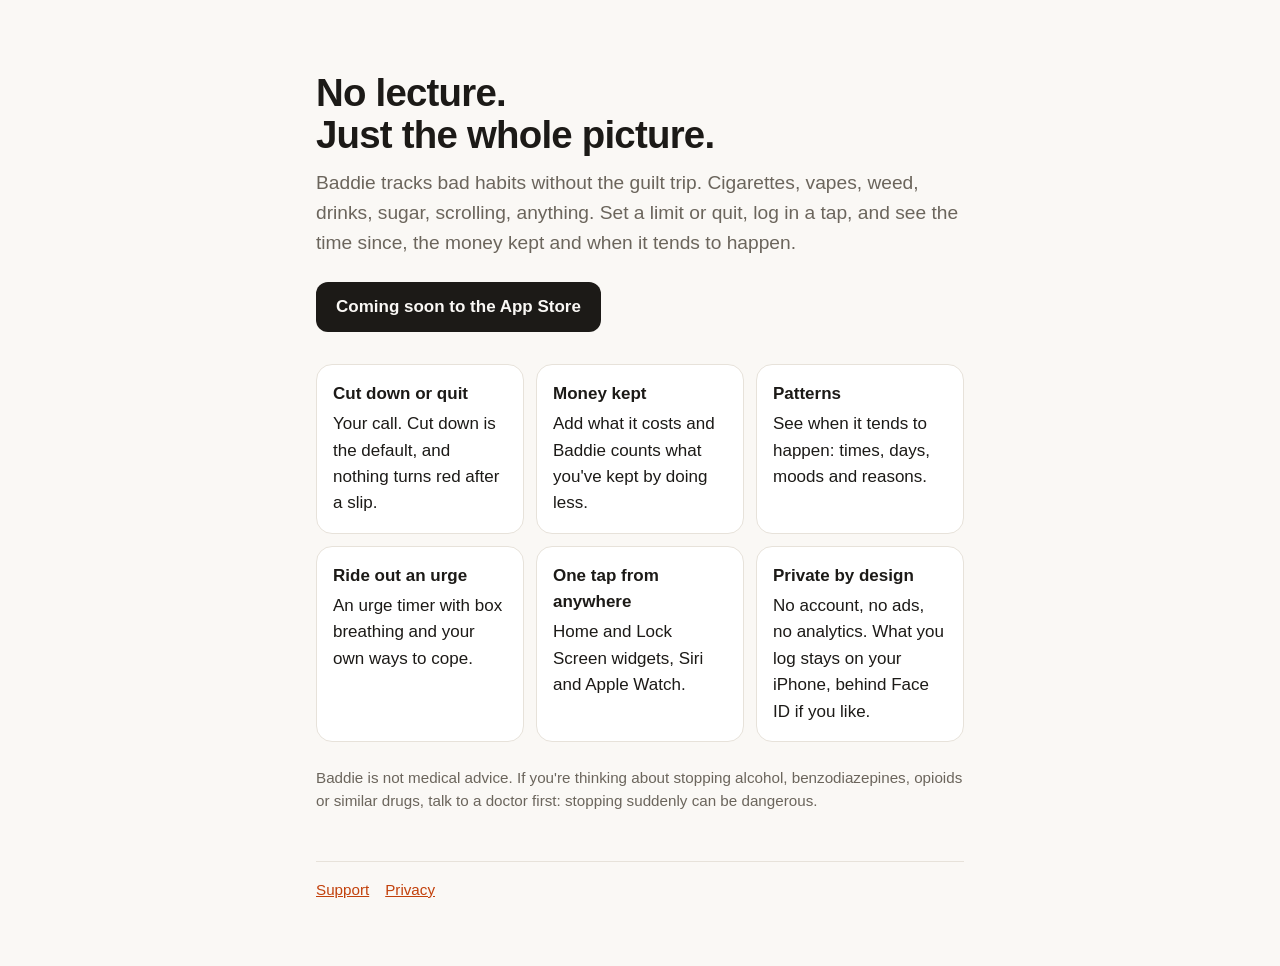
==== index.html @ bb212100 "Baddie site: landing, privacy policy and support" ====
<!doctype html>
<html lang="en">
<head>
<meta charset="utf-8">
<meta name="viewport" content="width=device-width, initial-scale=1">
<title>Baddie: Bad Habit Tracker</title>
<meta name="description" content="Track any bad habit without the lecture. Time since, money kept and your patterns. No account, no ads, nothing you log leaves your iPhone.">
<link rel="stylesheet" href="style.css">
</head>
<body>
<main>
  <header class="hero">
    <h1>No lecture.<br>Just the whole picture.</h1>
    <p class="lede">Baddie tracks bad habits without the guilt trip. Cigarettes, vapes, weed, drinks, sugar, scrolling, anything. Set a limit or quit, log in a tap, and see the time since, the money kept and when it tends to happen.</p>
    <span class="badge">Coming soon to the App Store</span>
  </header>

  <div class="cards">
    <div class="card"><strong>Cut down or quit</strong>Your call. Cut down is the default, and nothing turns red after a slip.</div>
    <div class="card"><strong>Money kept</strong>Add what it costs and Baddie counts what you've kept by doing less.</div>
    <div class="card"><strong>Patterns</strong>See when it tends to happen: times, days, moods and reasons.</div>
    <div class="card"><strong>Ride out an urge</strong>An urge timer with box breathing and your own ways to cope.</div>
    <div class="card"><strong>One tap from anywhere</strong>Home and Lock Screen widgets, Siri and Apple Watch.</div>
    <div class="card"><strong>Private by design</strong>No account, no ads, no analytics. What you log stays on your iPhone, behind Face ID if you like.</div>
  </div>

  <p class="muted">Baddie is not medical advice. If you're thinking about stopping alcohol, benzodiazepines, opioids or similar drugs, talk to a doctor first: stopping suddenly can be dangerous.</p>

  <nav><a href="support.html">Support</a><a href="privacy.html">Privacy</a></nav>
</main>
</body>
</html>
---- style.css ----
:root {
  --bg: #faf8f5;
  --text: #1c1a17;
  --muted: #6b655c;
  --card: #ffffff;
  --line: #e7e2da;
  --accent: #c2410c;
}
@media (prefers-color-scheme: dark) {
  :root {
    --bg: #121110;
    --text: #f2efe9;
    --muted: #a39d93;
    --card: #1c1b19;
    --line: #2d2b28;
    --accent: #fb923c;
  }
}
* { box-sizing: border-box; }
body {
  margin: 0;
  background: var(--bg);
  color: var(--text);
  font: 17px/1.55 -apple-system, BlinkMacSystemFont, "SF Pro Text", "Helvetica Neue", Arial, sans-serif;
}
main { max-width: 680px; margin: 0 auto; padding: 48px 16px 64px; }
header.hero { padding: 24px 0 8px; }
h1 { font-size: 2.4rem; line-height: 1.1; margin: 0 0 12px; letter-spacing: -0.02em; }
h2 { font-size: 1.25rem; margin: 36px 0 8px; }
p, li { color: var(--text); }
.lede { font-size: 1.2rem; color: var(--muted); margin: 0 0 24px; }
.muted { color: var(--muted); font-size: 0.95rem; }
a { color: var(--accent); }
.cards { display: grid; gap: 12px; grid-template-columns: repeat(auto-fit, minmax(200px, 1fr)); margin: 24px 0; }
.card { background: var(--card); border: 1px solid var(--line); border-radius: 16px; padding: 16px; }
.card strong { display: block; margin-bottom: 4px; }
.badge { display: inline-block; background: var(--text); color: var(--bg); padding: 12px 20px; border-radius: 12px; text-decoration: none; font-weight: 600; }
nav { display: flex; gap: 16px; margin-top: 48px; padding-top: 16px; border-top: 1px solid var(--line); font-size: 0.95rem; }
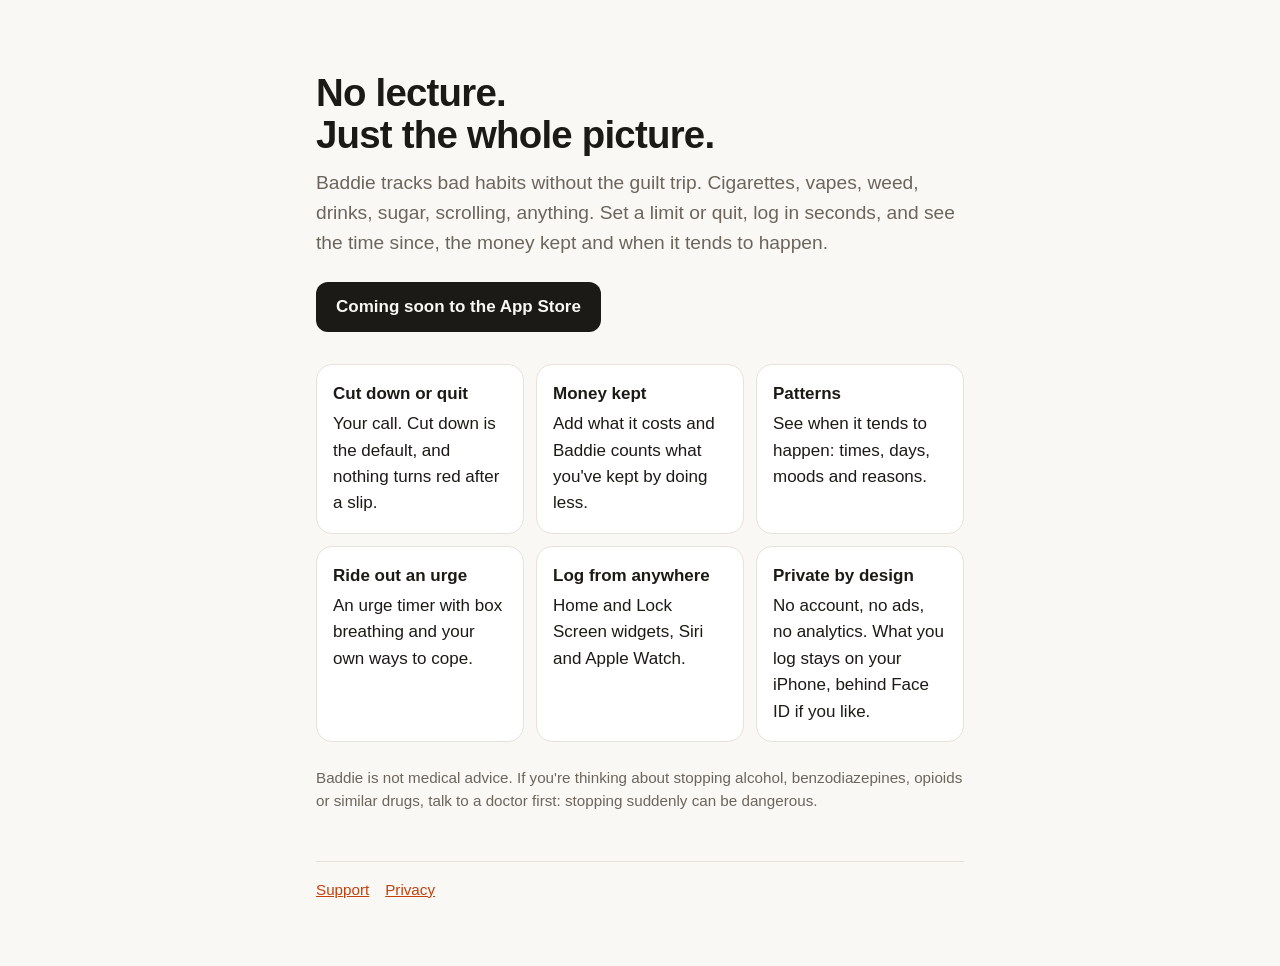
==== commit 7a31f411: "Landing: log in seconds, log from anywhere (no one-tap promise)" ====
--- a/index.html
+++ b/index.html
@@ -11,7 +11,7 @@
 <main>
   <header class="hero">
     <h1>No lecture.<br>Just the whole picture.</h1>
-    <p class="lede">Baddie tracks bad habits without the guilt trip. Cigarettes, vapes, weed, drinks, sugar, scrolling, anything. Set a limit or quit, log in a tap, and see the time since, the money kept and when it tends to happen.</p>
+    <p class="lede">Baddie tracks bad habits without the guilt trip. Cigarettes, vapes, weed, drinks, sugar, scrolling, anything. Set a limit or quit, log in seconds, and see the time since, the money kept and when it tends to happen.</p>
     <span class="badge">Coming soon to the App Store</span>
   </header>
 
@@ -20,7 +20,7 @@
     <div class="card"><strong>Money kept</strong>Add what it costs and Baddie counts what you've kept by doing less.</div>
     <div class="card"><strong>Patterns</strong>See when it tends to happen: times, days, moods and reasons.</div>
     <div class="card"><strong>Ride out an urge</strong>An urge timer with box breathing and your own ways to cope.</div>
-    <div class="card"><strong>One tap from anywhere</strong>Home and Lock Screen widgets, Siri and Apple Watch.</div>
+    <div class="card"><strong>Log from anywhere</strong>Home and Lock Screen widgets, Siri and Apple Watch.</div>
     <div class="card"><strong>Private by design</strong>No account, no ads, no analytics. What you log stays on your iPhone, behind Face ID if you like.</div>
   </div>
 
